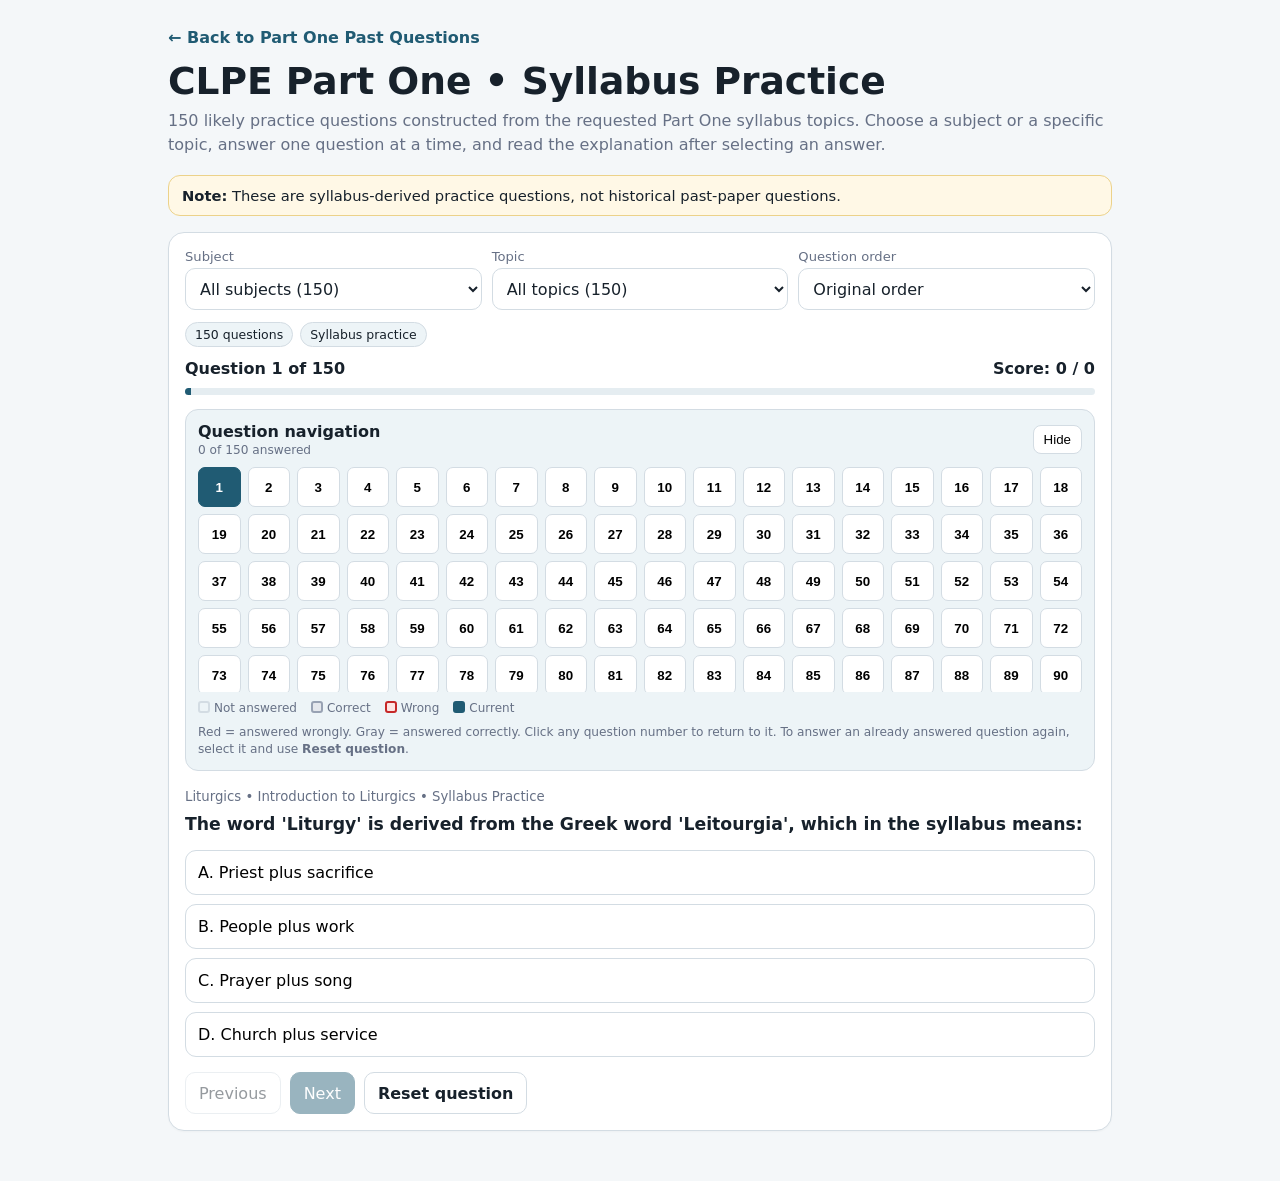
==== index.html @ dea6a130 "Practical Questions" ====
<!doctype html>
<html lang="en">
<head>
<meta charset="utf-8">
<meta name="viewport" content="width=device-width,initial-scale=1">
<title>CLPE Part One • Syllabus Practice</title>

<!-- Google tag (gtag.js) -->
<script async src="https://www.googletagmanager.com/gtag/js?id=G-89XWKB791B"></script>
<script>
  window.dataLayer = window.dataLayer || [];
  function gtag(){dataLayer.push(arguments);}
  gtag('js', new Date());
  gtag('config', 'G-89XWKB791B');
</script>

<link rel="stylesheet" href="style.css?v=20260925-nav2">
</head>
<body>
<div class="wrap">
  <a class="top-link" href="../">← Back to Part One Past Questions</a>
  <h1>CLPE Part One • Syllabus Practice</h1>
  <p class="subtitle">150 likely practice questions constructed from the requested Part One syllabus topics. Choose a subject or a specific topic, answer one question at a time, and read the explanation after selecting an answer.</p>

  <div class="notice"><strong>Note:</strong> These are syllabus-derived practice questions, not historical past-paper questions.</div>

  <div class="card">
    <div class="filters">
      <div>
        <label for="subject">Subject</label>
        <select id="subject"></select>
      </div>
      <div>
        <label for="topic">Topic</label>
        <select id="topic"></select>
      </div>
      <div>
        <label for="order">Question order</label>
        <select id="order">
          <option value="original">Original order</option>
          <option value="shuffle">Shuffle</option>
        </select>
      </div>
    </div>

    <div id="badges" class="badges"></div>

    <div class="status-line">
      <span id="prog">Question 1</span>
      <span id="score">Score: 0 / 0</span>
    </div>
    <div class="progress"><div id="bar" class="bar"></div></div>

    <div class="question-nav-panel">
      <div class="question-nav-head">
        <div>
          <strong>Question navigation</strong>
          <span id="navSummary" class="nav-summary"></span>
        </div>
        <button id="toggleNav" class="nav-toggle" type="button">Hide</button>
      </div>
      <div id="navWrap">
        <div id="questionNav" class="question-nav"></div>
        <div class="nav-legend">
          <span><i class="legend"></i>Not answered</span>
          <span><i class="legend correct"></i>Correct</span>
          <span><i class="legend wrong"></i>Wrong</span>
          <span><i class="legend current"></i>Current</span>
        </div>
        <p class="nav-help">Red = answered wrongly. Gray = answered correctly. Click any question number to return to it. To answer an already answered question again, select it and use <strong>Reset question</strong>.</p>
      </div>
    </div>

    <div id="quiz">
      <div id="meta" class="meta"></div>
      <p id="question" class="question"></p>
      <div id="answers" class="answers"></div>
      <div id="feedback" class="feedback" hidden></div>

      <div class="actions">
        <button id="prev" type="button">Previous</button>
        <button id="next" class="primary" type="button">Next</button>
        <button id="reset" type="button">Reset question</button>
      </div>
    </div>

    <div id="finish" class="finish" hidden>
      <h2>Finished</h2>
      <p id="final"></p>
    </div>
  </div>
</div>

<script src="script.js?v=20260925-nav2"></script>
</body>
</html>
---- style.css ----
:root{
  --bg:#f4f7f9;
  --card:#ffffff;
  --text:#17212b;
  --muted:#667085;
  --border:#d3dce3;
  --accent:#205b73;
  --soft:#edf4f7;
  --good:#15803d;
  --bad:#c62828;
  --warn:#9a6700;
}
*{box-sizing:border-box}
body{
  margin:0;
  font-family:system-ui,-apple-system,BlinkMacSystemFont,"Segoe UI",sans-serif;
  color:var(--text);
  background:var(--bg);
}
.wrap{max-width:980px;margin:0 auto;padding:28px 18px 50px}
.top-link{display:inline-block;margin-bottom:12px;color:var(--accent);text-decoration:none;font-weight:600}
h1{margin:0 0 6px;font-size:clamp(1.7rem,4vw,2.35rem)}
.subtitle{margin:0 0 18px;color:var(--muted);line-height:1.5}
.notice{
  background:#fff8e6;border:1px solid #ecd28a;border-radius:12px;padding:11px 13px;
  margin-bottom:16px;font-size:.92rem;
}
.card{
  background:var(--card);border:1px solid var(--border);border-radius:16px;
  padding:16px;box-shadow:0 1px 2px rgba(0,0,0,.03)
}
.filters{display:grid;grid-template-columns:1fr 1fr 1fr;gap:10px}
label{display:block;font-size:.82rem;color:var(--muted);margin-bottom:4px}
select{
  width:100%;min-height:42px;padding:8px 10px;border:1px solid var(--border);
  border-radius:10px;background:#fff;color:var(--text);font:inherit;
}
.badges{display:flex;flex-wrap:wrap;gap:7px;margin:12px 0}
.badge{background:var(--soft);border:1px solid var(--border);border-radius:999px;padding:4px 9px;font-size:.78rem}
.status-line{display:flex;justify-content:space-between;gap:12px;font-weight:700;margin-top:8px}
.progress{height:7px;background:#e5edf1;border-radius:99px;overflow:hidden;margin:10px 0 14px}
.bar{height:100%;width:0;background:var(--accent)}
.question-nav-panel{margin:10px 0 18px;padding:12px;border:1px solid var(--border);border-radius:13px;background:var(--soft)}
.question-nav-head{display:flex;align-items:center;justify-content:space-between;gap:10px}
.nav-summary{display:block;font-size:.76rem;color:var(--muted);font-weight:400;margin-top:2px}
.nav-toggle{padding:6px 10px;border:1px solid var(--border);border-radius:8px;background:#fff;cursor:pointer}
.question-nav{display:grid;grid-template-columns:repeat(auto-fill,minmax(42px,1fr));gap:7px;max-height:225px;overflow-y:auto;margin-top:10px}
.nav-question{min-height:40px;border:1px solid var(--border);background:#fff;border-radius:7px;font-weight:700;cursor:pointer}
.nav-question.current{background:var(--accent);color:#fff;border-color:var(--accent)}
.nav-question.correct{border-color:#98a2b3;background:#e4e7ec;color:#344054}
.nav-question.wrong{border-color:var(--bad);background:#fee4e2;color:#b42318}
.nav-legend{display:flex;flex-wrap:wrap;gap:10px 14px;margin-top:9px;color:var(--muted);font-size:.75rem}
.legend{display:inline-block;width:12px;height:12px;border:2px solid var(--border);border-radius:3px;margin-right:4px;vertical-align:-1px}
.legend.correct{border-color:#98a2b3;background:#e4e7ec} .legend.wrong{border-color:var(--bad);background:#fee4e2} .legend.current{background:var(--accent);border-color:var(--accent)}
.meta{font-size:.83rem;color:var(--muted);margin:4px 0 8px}
.question{font-size:1.08rem;font-weight:700;line-height:1.45;margin:0 0 13px}
.answers{display:grid;gap:9px}
.answer{
  text-align:left;padding:12px;border:1px solid var(--border);border-radius:11px;background:#fff;
  font:inherit;cursor:pointer;
}
.answer:hover:not(:disabled){border-color:var(--accent)}
.answer.correct{border:2px solid var(--good);background:#f0faf4}
.answer.wrong{border:2px solid var(--bad);background:#fff5f5}
.answer:disabled{cursor:default;color:inherit}
.feedback{margin-top:14px;padding:14px;border-radius:12px;background:var(--soft);line-height:1.55}
.good{color:var(--good)} .bad{color:var(--bad)} .warn{color:var(--warn)}
.teaching{margin-top:12px} .teaching p{margin:4px 0 0}
.term-box{border-left:4px solid var(--accent);padding:9px 11px;background:#fff;border-radius:8px}
.ref{display:block;color:var(--muted);font-size:.8rem;margin-top:12px}
.actions{display:flex;gap:9px;flex-wrap:wrap;margin-top:15px}
.actions button{
  min-height:42px;padding:8px 13px;border:1px solid var(--border);border-radius:10px;background:#fff;color:var(--text);font:inherit;cursor:pointer
}
.actions .primary{background:var(--accent);border-color:var(--accent);color:#fff}
.actions button:disabled{opacity:.45;cursor:not-allowed}
.finish{text-align:center;padding:30px 10px}
@media(max-width:720px){
  .filters{grid-template-columns:1fr}
  .question-nav{grid-template-columns:repeat(auto-fill,minmax(38px,1fr))}
}

.nav-help{
  margin:9px 0 0;
  color:var(--muted);
  font-size:.76rem;
  line-height:1.4;
}
#reset{
  font-weight:700;
}
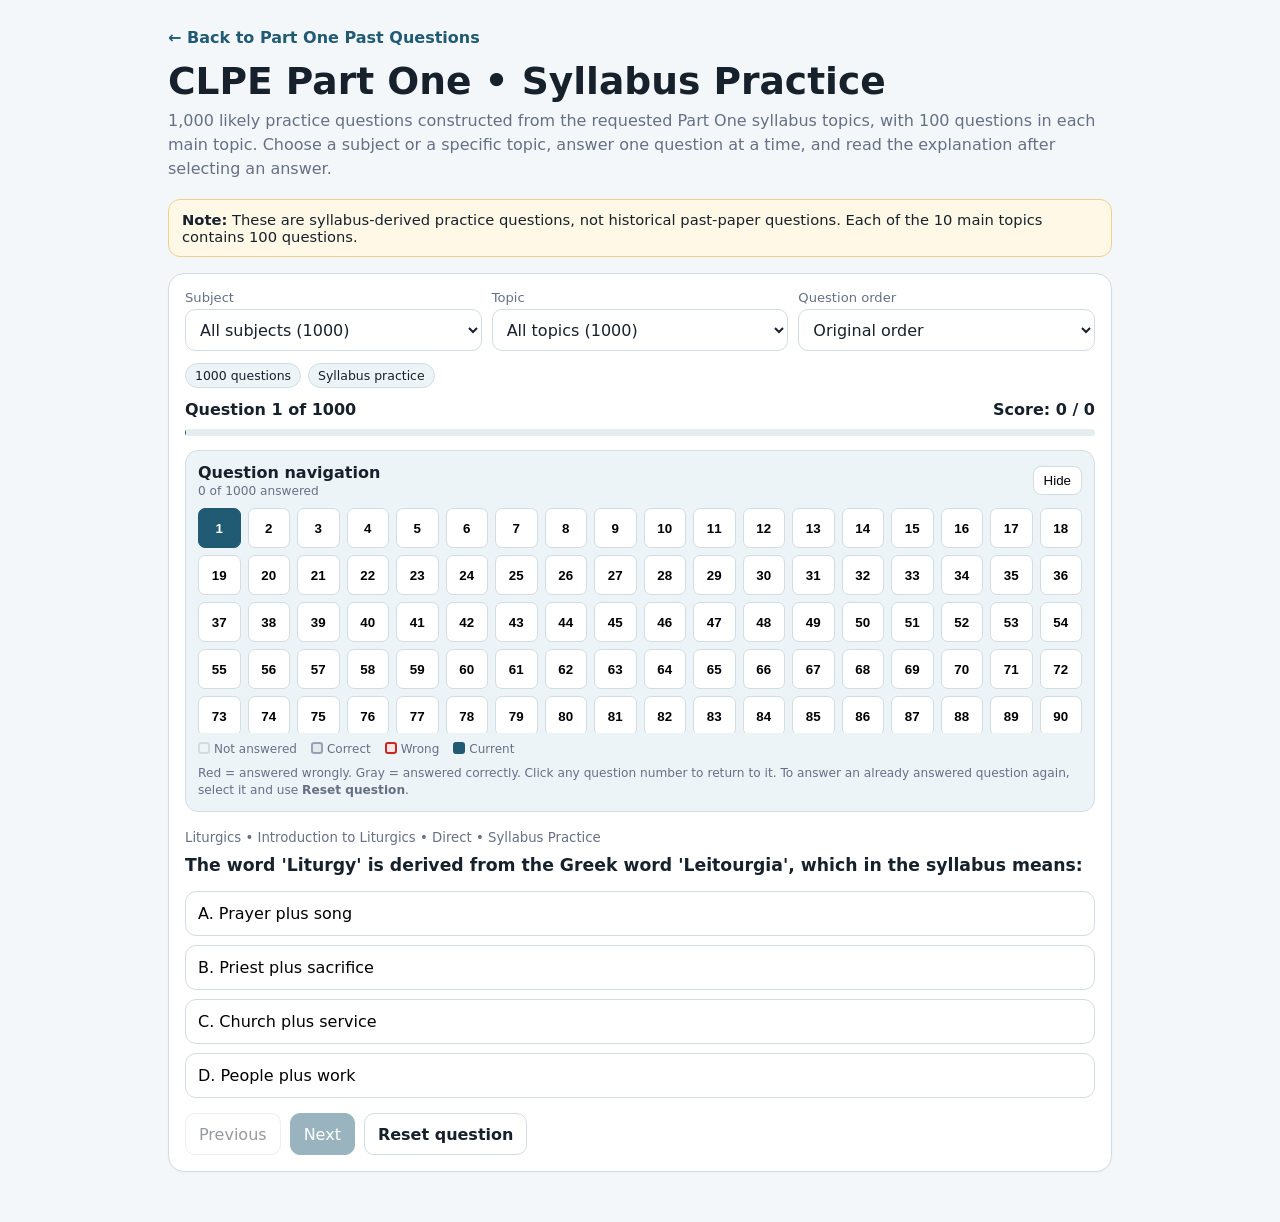
==== commit dee2d972: "More practical questions" ====
--- a/index.html
+++ b/index.html
@@ -14,15 +14,15 @@
   gtag('config', 'G-89XWKB791B');
 </script>
 
-<link rel="stylesheet" href="style.css?v=20260925-nav2">
+<link rel="stylesheet" href="style.css?v=20260925-1000">
 </head>
 <body>
 <div class="wrap">
   <a class="top-link" href="../">← Back to Part One Past Questions</a>
   <h1>CLPE Part One • Syllabus Practice</h1>
-  <p class="subtitle">150 likely practice questions constructed from the requested Part One syllabus topics. Choose a subject or a specific topic, answer one question at a time, and read the explanation after selecting an answer.</p>
+  <p class="subtitle">1,000 likely practice questions constructed from the requested Part One syllabus topics, with 100 questions in each main topic. Choose a subject or a specific topic, answer one question at a time, and read the explanation after selecting an answer.</p>
 
-  <div class="notice"><strong>Note:</strong> These are syllabus-derived practice questions, not historical past-paper questions.</div>
+  <div class="notice"><strong>Note:</strong> These are syllabus-derived practice questions, not historical past-paper questions. Each of the 10 main topics contains 100 questions.</div>
 
   <div class="card">
     <div class="filters">
@@ -91,6 +91,6 @@
   </div>
 </div>
 
-<script src="script.js?v=20260925-nav2"></script>
+<script src="script.js?v=20260925-1000"></script>
 </body>
 </html>
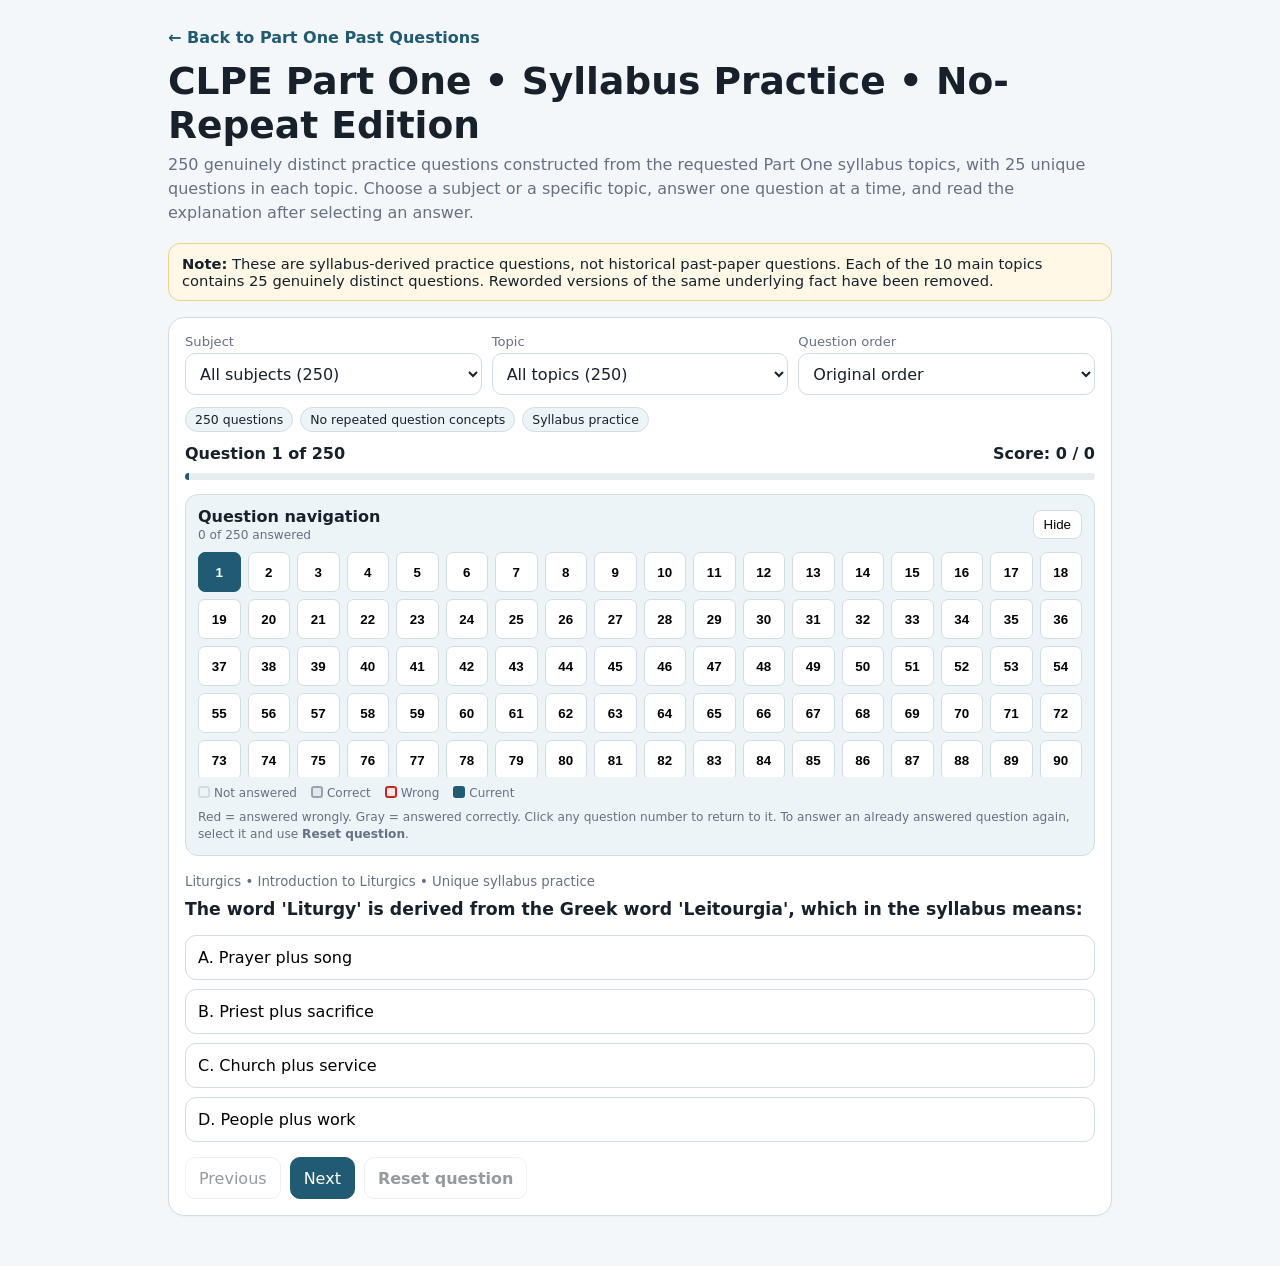
==== commit 33758936: "fixed questions" ====
--- a/index.html
+++ b/index.html
@@ -3,7 +3,7 @@
 <head>
 <meta charset="utf-8">
 <meta name="viewport" content="width=device-width,initial-scale=1">
-<title>CLPE Part One • Syllabus Practice</title>
+<title>CLPE Part One • Syllabus Practice • No-Repeat Edition</title>
 
 <!-- Google tag (gtag.js) -->
 <script async src="https://www.googletagmanager.com/gtag/js?id=G-89XWKB791B"></script>
@@ -14,15 +14,15 @@
   gtag('config', 'G-89XWKB791B');
 </script>
 
-<link rel="stylesheet" href="style.css?v=20260925-1000">
+<link rel="stylesheet" href="style.css?v=20260925-unique250">
 </head>
 <body>
 <div class="wrap">
   <a class="top-link" href="../">← Back to Part One Past Questions</a>
-  <h1>CLPE Part One • Syllabus Practice</h1>
-  <p class="subtitle">1,000 likely practice questions constructed from the requested Part One syllabus topics, with 100 questions in each main topic. Choose a subject or a specific topic, answer one question at a time, and read the explanation after selecting an answer.</p>
+  <h1>CLPE Part One • Syllabus Practice • No-Repeat Edition</h1>
+  <p class="subtitle">250 genuinely distinct practice questions constructed from the requested Part One syllabus topics, with 25 unique questions in each topic. Choose a subject or a specific topic, answer one question at a time, and read the explanation after selecting an answer.</p>
 
-  <div class="notice"><strong>Note:</strong> These are syllabus-derived practice questions, not historical past-paper questions. Each of the 10 main topics contains 100 questions.</div>
+  <div class="notice"><strong>Note:</strong> These are syllabus-derived practice questions, not historical past-paper questions. Each of the 10 main topics contains 25 genuinely distinct questions. Reworded versions of the same underlying fact have been removed.</div>
 
   <div class="card">
     <div class="filters">
@@ -91,6 +91,6 @@
   </div>
 </div>
 
-<script src="script.js?v=20260925-1000"></script>
+<script src="script.js?v=20260925-unique250"></script>
 </body>
 </html>
